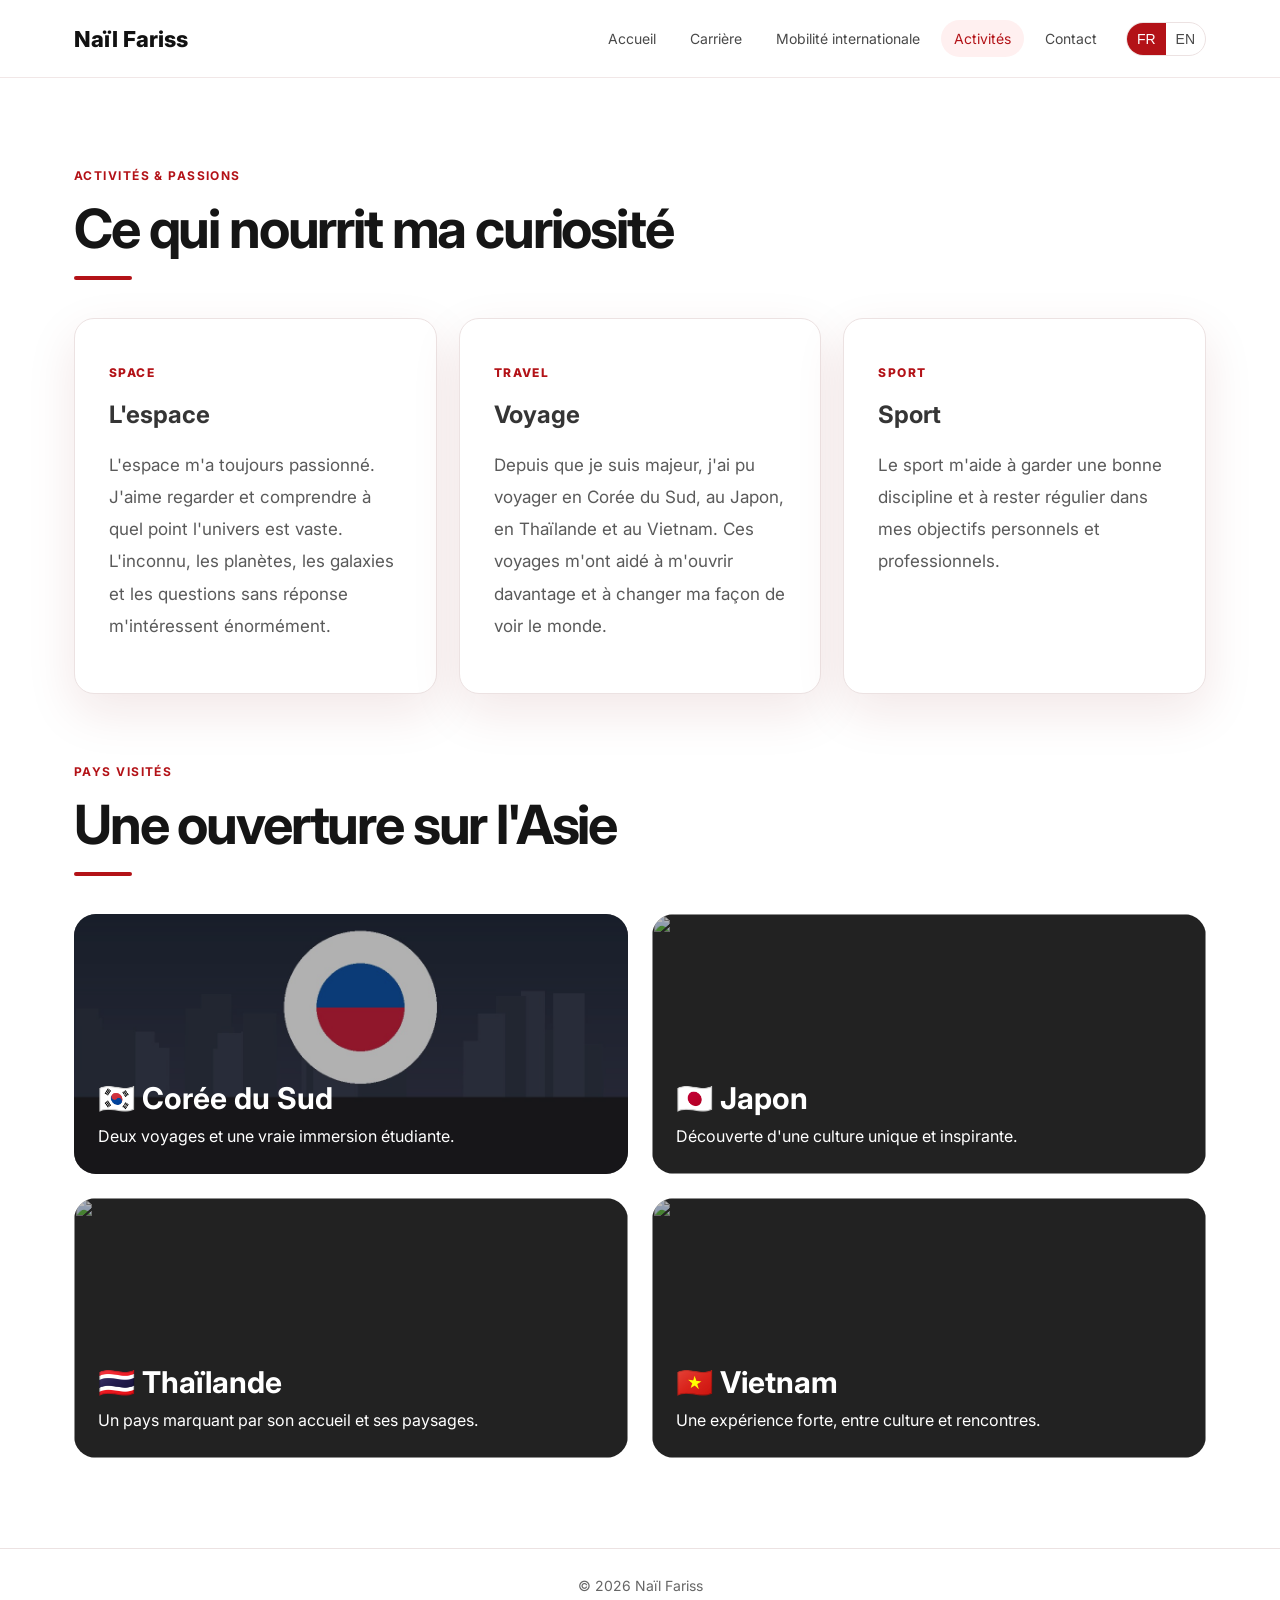
==== activities.html @ 877cf9d7 "Add files via upload" ====
<!DOCTYPE html><html lang="fr"><head><meta charset="UTF-8"><meta name="viewport" content="width=device-width,initial-scale=1"><title>Activités — Naïl Fariss</title><link rel="stylesheet" href="style.css"></head><body><div id="nav-container"></div><main><section class="section"><div class="section-head"><p class="eyebrow" data-fr="Activités & passions" data-en="Activities & passions">Activités & passions</p><h1 class="section-title" data-fr="Ce qui nourrit ma curiosité" data-en="What feeds my curiosity">Ce qui nourrit ma curiosité</h1><div class="underline"></div></div><div class="grid"><div class="soft-card"><p class="tag">Space</p><h2 data-fr="L'espace" data-en="Space">L'espace</h2><p class="lead" data-fr="L'espace m'a toujours passionné. J'aime regarder et comprendre à quel point l'univers est vaste. L'inconnu, les planètes, les galaxies et les questions sans réponse m'intéressent énormément." data-en="Space has always fascinated me. I like to observe and understand how vast the universe is. The unknown, planets, galaxies and unanswered questions interest me a lot.">L'espace m'a toujours passionné. J'aime regarder et comprendre à quel point l'univers est vaste. L'inconnu, les planètes, les galaxies et les questions sans réponse m'intéressent énormément.</p></div><div class="soft-card"><p class="tag">Travel</p><h2 data-fr="Voyage" data-en="Travel">Voyage</h2><p class="lead" data-fr="Depuis que je suis majeur, j'ai pu voyager en Corée du Sud, au Japon, en Thaïlande et au Vietnam. Ces voyages m'ont aidé à m'ouvrir davantage et à changer ma façon de voir le monde." data-en="Since I became an adult, I have travelled to South Korea, Japan, Thailand and Vietnam. These trips helped me become more open-minded and changed my way of seeing the world.">Depuis que je suis majeur, j'ai pu voyager en Corée du Sud, au Japon, en Thaïlande et au Vietnam. Ces voyages m'ont aidé à m'ouvrir davantage et à changer ma façon de voir le monde.</p></div><div class="soft-card"><p class="tag">Sport</p><h2>Sport</h2><p class="lead" data-fr="Le sport m'aide à garder une bonne discipline et à rester régulier dans mes objectifs personnels et professionnels." data-en="Sport helps me keep discipline and stay consistent with my personal and professional goals.">Le sport m'aide à garder une bonne discipline et à rester régulier dans mes objectifs personnels et professionnels.</p></div></div><div class="section-head" style="margin-top:70px"><p class="eyebrow" data-fr="Pays visités" data-en="Countries visited">Pays visités</p><h2 class="section-title" data-fr="Une ouverture sur l'Asie" data-en="An opening to Asia">Une ouverture sur l'Asie</h2><div class="underline"></div></div><div class="travel-grid"><div class="travel-card"><img src="korea.jpg"><div><h3>🇰🇷 Corée du Sud</h3><p data-fr="Deux voyages et une vraie immersion étudiante." data-en="Two trips and a real student immersion.">Deux voyages et une vraie immersion étudiante.</p></div></div><div class="travel-card"><img src="https://images.unsplash.com/photo-1542051841857-5f90071e7989?auto=format&fit=crop&w=1200&q=80"><div><h3>🇯🇵 Japon</h3><p data-fr="Découverte d'une culture unique et inspirante." data-en="Discovery of a unique and inspiring culture.">Découverte d'une culture unique et inspirante.</p></div></div><div class="travel-card"><img src="https://images.unsplash.com/photo-1528181304800-259b08848526?auto=format&fit=crop&w=1200&q=80"><div><h3>🇹🇭 Thaïlande</h3><p data-fr="Un pays marquant par son accueil et ses paysages." data-en="A country marked by its welcome and landscapes.">Un pays marquant par son accueil et ses paysages.</p></div></div><div class="travel-card"><img src="https://images.unsplash.com/photo-1528127269322-539801943592?auto=format&fit=crop&w=1200&q=80"><div><h3>🇻🇳 Vietnam</h3><p data-fr="Une expérience forte, entre culture et rencontres." data-en="A strong experience, between culture and encounters.">Une expérience forte, entre culture et rencontres.</p></div></div></div></section></main><footer class="footer">© 2026 Naïl Fariss</footer><script src="nav.js"></script><script>document.getElementById('nav-container').innerHTML=buildNav('activities');initLang()</script></body></html>
---- style.css ----
@import url('https://fonts.googleapis.com/css2?family=Inter:wght@400;500;600;700;800&display=swap');
:root{--red:#b31217;--red2:#e52d27;--dark:#151515;--text:#353535;--muted:#666;--line:#ece2e2;--soft:#fff6f6;--white:#fff;--shadow:0 18px 50px rgba(130,20,20,.10);--nav-h:78px}*{box-sizing:border-box}html{scroll-behavior:smooth}body{margin:0;font-family:Inter,Arial,sans-serif;color:var(--text);background:#fff}a{color:inherit}.nav{height:var(--nav-h);position:sticky;top:0;z-index:99;background:rgba(255,255,255,.93);backdrop-filter:blur(14px);border-bottom:1px solid #f1e7e7}.nav-inner{max-width:1180px;margin:auto;height:100%;display:flex;align-items:center;justify-content:space-between;padding:0 24px}.brand{font-weight:800;font-size:22px;text-decoration:none;color:#111}.links{display:flex;align-items:center;gap:8px}.links a,.lang button{padding:10px 13px;text-decoration:none;border-radius:999px;font-size:14px;color:#494949;border:0;background:transparent;cursor:pointer}.links a:hover,.links a.active{color:var(--red);background:#fff0f0}.lang{display:flex;margin-left:8px;border:1px solid var(--line);border-radius:999px;overflow:hidden}.lang button{border-radius:0;padding:8px 10px}.lang button.active{background:var(--red);color:#fff}.page{overflow:hidden}.hero{min-height:calc(100vh - var(--nav-h));background:radial-gradient(circle at 78% 40%,#ffe7e7 0,#fff6f6 33%,#fff 70%);display:grid;grid-template-columns:1fr 1fr;align-items:center;gap:40px;padding:70px max(24px,calc((100vw - 1180px)/2)) 60px}.hero-text{max-width:570px}.eyebrow{color:var(--red);font-weight:700;letter-spacing:.12em;text-transform:uppercase;font-size:12px;margin:0 0 18px}.hero h1{font-size:clamp(54px,7vw,92px);line-height:.92;margin:0 0 24px;color:var(--red);letter-spacing:-.05em}.hero p{font-size:18px;line-height:1.8;color:#585858;margin:0 0 32px}.btns{display:flex;gap:14px;flex-wrap:wrap}.btn{display:inline-flex;align-items:center;gap:10px;padding:15px 22px;border-radius:8px;text-decoration:none;font-weight:800;font-size:14px;border:1px solid var(--red);transition:.2s}.btn.primary{background:var(--red);color:#fff}.btn.primary:hover{background:#911015;transform:translateY(-2px)}.btn.secondary{color:var(--red);background:#fff}.hero-photo{display:flex;justify-content:center;align-self:end}.portrait-wrap{position:relative;width:min(440px,85%)}.portrait-wrap:before{content:"";position:absolute;inset:40px -25px 0 25px;background:linear-gradient(135deg,#fff,#ffe0e0);border-radius:32px;box-shadow:var(--shadow)}.portrait{position:relative;width:100%;max-height:650px;object-fit:cover;object-position:center 20%;border-radius:26px;filter:drop-shadow(0 25px 45px rgba(0,0,0,.15))}.section{max-width:1180px;margin:auto;padding:90px 24px}.section-head{margin-bottom:38px}.section-title{font-size:clamp(32px,4.3vw,54px);line-height:1.05;margin:0;color:#151515;letter-spacing:-.04em}.underline{width:58px;height:4px;background:var(--red);border-radius:20px;margin-top:18px}.about-grid{display:grid;grid-template-columns:1.08fr .92fr;gap:70px;align-items:center}.lead{font-size:17px;line-height:1.9;color:#5a5a5a}.contact-card,.soft-card{background:#fff;border:1px solid var(--line);border-radius:20px;box-shadow:var(--shadow);padding:34px}.contact-row{display:flex;gap:14px;margin:18px 0}.icon{width:42px;height:42px;display:grid;place-items:center;background:#fff0f0;border-radius:12px;color:var(--red);flex:none}.contact-row b{display:block;color:#191919;margin-bottom:4px}.contact-row span{color:var(--muted)}.grid{display:grid;grid-template-columns:repeat(3,1fr);gap:22px}.card{background:#fff;border:1px solid var(--line);border-radius:18px;overflow:hidden;box-shadow:0 10px 35px rgba(0,0,0,.04);transition:.2s;text-decoration:none}.card:hover{transform:translateY(-5px);box-shadow:var(--shadow)}.bar{height:6px;background:linear-gradient(90deg,var(--red),var(--red2))}.card-body{padding:26px}.tag{font-size:12px;text-transform:uppercase;letter-spacing:.12em;color:var(--red);font-weight:800}.card h3{font-size:22px;margin:8px 0 12px;color:#171717}.card p{line-height:1.7;color:var(--muted);margin:0}.footer{border-top:1px solid var(--line);padding:28px;text-align:center;color:var(--muted);font-size:14px}.timeline{position:relative}.timeline:before{content:"";position:absolute;left:10px;top:5px;bottom:5px;width:2px;background:#f2d7d7}.item{position:relative;padding-left:42px;margin:0 0 34px}.item:before{content:"";position:absolute;left:2px;top:4px;width:18px;height:18px;border-radius:50%;background:#fff;border:3px solid var(--red)}.date{color:var(--red);font-weight:800;font-size:13px;margin-bottom:7px}.role{font-weight:800;color:#151515;font-size:20px}.company{color:var(--muted);margin:5px 0 10px}.item li,.item p{color:#5b5b5b;line-height:1.7}.two-col{display:grid;grid-template-columns:330px 1fr;gap:55px}.profile-card{position:sticky;top:100px}.profile-card img{width:100%;height:280px;object-fit:cover;object-position:center 20%;border-radius:20px 20px 0 0}.pill-row{display:flex;flex-wrap:wrap;gap:10px;margin-top:18px}.pill{border:1px solid var(--line);border-radius:999px;padding:9px 13px;background:#fff;color:#555;font-size:13px}.travel-grid{display:grid;grid-template-columns:repeat(2,1fr);gap:24px}.travel-card{min-height:260px;border-radius:22px;overflow:hidden;position:relative;background:#222;color:#fff}.travel-card img{width:100%;height:100%;object-fit:cover;position:absolute;inset:0;opacity:.68}.travel-card div{position:absolute;left:24px;right:24px;bottom:24px}.travel-card h3{font-size:30px;margin:0 0 8px}.travel-card p{margin:0;line-height:1.6}.mobility{display:grid;grid-template-columns:1fr 1fr;gap:28px}.mob-card img{width:100%;height:250px;object-fit:cover}.mob-card .card-body{padding:28px}.note{background:var(--soft);border-left:5px solid var(--red);padding:28px;border-radius:18px;line-height:1.8;color:#555}@media(max-width:850px){.links{gap:0;overflow:auto}.links a{font-size:12px;padding:8px}.hero,.about-grid,.two-col,.mobility,.travel-grid{grid-template-columns:1fr}.hero{padding-top:45px;text-align:left}.hero-photo{align-self:center}.grid{grid-template-columns:1fr}.profile-card{position:static}.nav-inner{padding:0 12px}.brand{font-size:18px}.lang{display:none}}
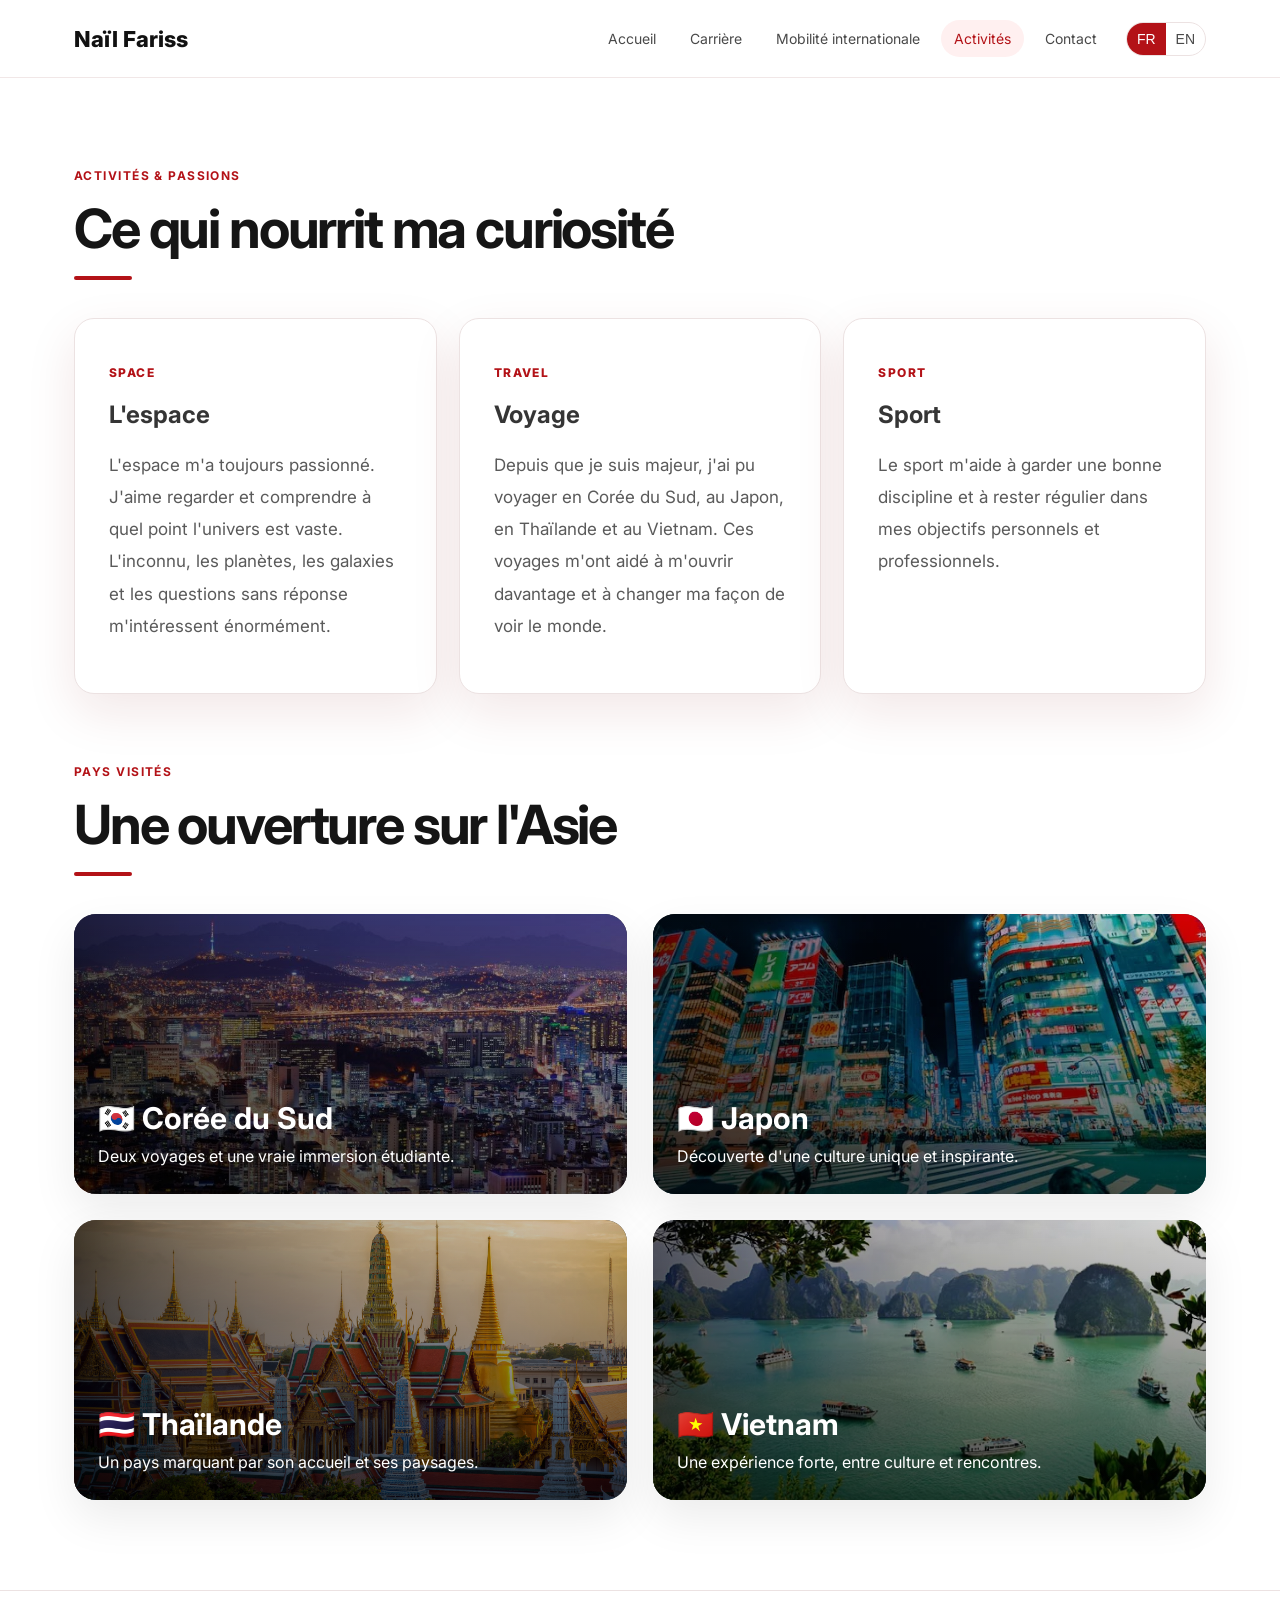
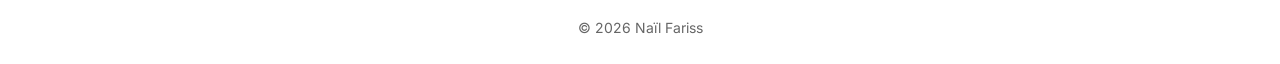
==== commit 5c8be674: "Add files via upload" ====
--- a/activities.html
+++ b/activities.html
@@ -1 +1 @@
-<!DOCTYPE html><html lang="fr"><head><meta charset="UTF-8"><meta name="viewport" content="width=device-width,initial-scale=1"><title>Activités — Naïl Fariss</title><link rel="stylesheet" href="style.css"></head><body><div id="nav-container"></div><main><section class="section"><div class="section-head"><p class="eyebrow" data-fr="Activités & passions" data-en="Activities & passions">Activités & passions</p><h1 class="section-title" data-fr="Ce qui nourrit ma curiosité" data-en="What feeds my curiosity">Ce qui nourrit ma curiosité</h1><div class="underline"></div></div><div class="grid"><div class="soft-card"><p class="tag">Space</p><h2 data-fr="L'espace" data-en="Space">L'espace</h2><p class="lead" data-fr="L'espace m'a toujours passionné. J'aime regarder et comprendre à quel point l'univers est vaste. L'inconnu, les planètes, les galaxies et les questions sans réponse m'intéressent énormément." data-en="Space has always fascinated me. I like to observe and understand how vast the universe is. The unknown, planets, galaxies and unanswered questions interest me a lot.">L'espace m'a toujours passionné. J'aime regarder et comprendre à quel point l'univers est vaste. L'inconnu, les planètes, les galaxies et les questions sans réponse m'intéressent énormément.</p></div><div class="soft-card"><p class="tag">Travel</p><h2 data-fr="Voyage" data-en="Travel">Voyage</h2><p class="lead" data-fr="Depuis que je suis majeur, j'ai pu voyager en Corée du Sud, au Japon, en Thaïlande et au Vietnam. Ces voyages m'ont aidé à m'ouvrir davantage et à changer ma façon de voir le monde." data-en="Since I became an adult, I have travelled to South Korea, Japan, Thailand and Vietnam. These trips helped me become more open-minded and changed my way of seeing the world.">Depuis que je suis majeur, j'ai pu voyager en Corée du Sud, au Japon, en Thaïlande et au Vietnam. Ces voyages m'ont aidé à m'ouvrir davantage et à changer ma façon de voir le monde.</p></div><div class="soft-card"><p class="tag">Sport</p><h2>Sport</h2><p class="lead" data-fr="Le sport m'aide à garder une bonne discipline et à rester régulier dans mes objectifs personnels et professionnels." data-en="Sport helps me keep discipline and stay consistent with my personal and professional goals.">Le sport m'aide à garder une bonne discipline et à rester régulier dans mes objectifs personnels et professionnels.</p></div></div><div class="section-head" style="margin-top:70px"><p class="eyebrow" data-fr="Pays visités" data-en="Countries visited">Pays visités</p><h2 class="section-title" data-fr="Une ouverture sur l'Asie" data-en="An opening to Asia">Une ouverture sur l'Asie</h2><div class="underline"></div></div><div class="travel-grid"><div class="travel-card"><img src="korea.jpg"><div><h3>🇰🇷 Corée du Sud</h3><p data-fr="Deux voyages et une vraie immersion étudiante." data-en="Two trips and a real student immersion.">Deux voyages et une vraie immersion étudiante.</p></div></div><div class="travel-card"><img src="https://images.unsplash.com/photo-1542051841857-5f90071e7989?auto=format&fit=crop&w=1200&q=80"><div><h3>🇯🇵 Japon</h3><p data-fr="Découverte d'une culture unique et inspirante." data-en="Discovery of a unique and inspiring culture.">Découverte d'une culture unique et inspirante.</p></div></div><div class="travel-card"><img src="https://images.unsplash.com/photo-1528181304800-259b08848526?auto=format&fit=crop&w=1200&q=80"><div><h3>🇹🇭 Thaïlande</h3><p data-fr="Un pays marquant par son accueil et ses paysages." data-en="A country marked by its welcome and landscapes.">Un pays marquant par son accueil et ses paysages.</p></div></div><div class="travel-card"><img src="https://images.unsplash.com/photo-1528127269322-539801943592?auto=format&fit=crop&w=1200&q=80"><div><h3>🇻🇳 Vietnam</h3><p data-fr="Une expérience forte, entre culture et rencontres." data-en="A strong experience, between culture and encounters.">Une expérience forte, entre culture et rencontres.</p></div></div></div></section></main><footer class="footer">© 2026 Naïl Fariss</footer><script src="nav.js"></script><script>document.getElementById('nav-container').innerHTML=buildNav('activities');initLang()</script></body></html>
+<!DOCTYPE html><html lang="fr"><head><meta charset="UTF-8"><meta name="viewport" content="width=device-width,initial-scale=1"><title>Activités — Naïl Fariss</title><link rel="stylesheet" href="style.css"></head><body><div id="nav-container"></div><main><section class="section"><div class="section-head"><p class="eyebrow" data-fr="Activités & passions" data-en="Activities & passions">Activités & passions</p><h1 class="section-title" data-fr="Ce qui nourrit ma curiosité" data-en="What feeds my curiosity">Ce qui nourrit ma curiosité</h1><div class="underline"></div></div><div class="grid"><div class="soft-card"><p class="tag">Space</p><h2 data-fr="L'espace" data-en="Space">L'espace</h2><p class="lead" data-fr="L'espace m'a toujours passionné. J'aime regarder et comprendre à quel point l'univers est vaste. L'inconnu, les planètes, les galaxies et les questions sans réponse m'intéressent énormément." data-en="Space has always fascinated me. I like to observe and understand how vast the universe is. The unknown, planets, galaxies and unanswered questions interest me a lot.">L'espace m'a toujours passionné. J'aime regarder et comprendre à quel point l'univers est vaste. L'inconnu, les planètes, les galaxies et les questions sans réponse m'intéressent énormément.</p></div><div class="soft-card"><p class="tag">Travel</p><h2 data-fr="Voyage" data-en="Travel">Voyage</h2><p class="lead" data-fr="Depuis que je suis majeur, j'ai pu voyager en Corée du Sud, au Japon, en Thaïlande et au Vietnam. Ces voyages m'ont aidé à m'ouvrir davantage et à changer ma façon de voir le monde." data-en="Since I became an adult, I have travelled to South Korea, Japan, Thailand and Vietnam. These trips helped me become more open-minded and changed my way of seeing the world.">Depuis que je suis majeur, j'ai pu voyager en Corée du Sud, au Japon, en Thaïlande et au Vietnam. Ces voyages m'ont aidé à m'ouvrir davantage et à changer ma façon de voir le monde.</p></div><div class="soft-card"><p class="tag">Sport</p><h2>Sport</h2><p class="lead" data-fr="Le sport m'aide à garder une bonne discipline et à rester régulier dans mes objectifs personnels et professionnels." data-en="Sport helps me keep discipline and stay consistent with my personal and professional goals.">Le sport m'aide à garder une bonne discipline et à rester régulier dans mes objectifs personnels et professionnels.</p></div></div><div class="section-head" style="margin-top:70px"><p class="eyebrow" data-fr="Pays visités" data-en="Countries visited">Pays visités</p><h2 class="section-title" data-fr="Une ouverture sur l'Asie" data-en="An opening to Asia">Une ouverture sur l'Asie</h2><div class="underline"></div></div><div class="travel-grid"><div class="travel-card"><img src="korea.jpg"><div><h3>🇰🇷 Corée du Sud</h3><p data-fr="Deux voyages et une vraie immersion étudiante." data-en="Two trips and a real student immersion.">Deux voyages et une vraie immersion étudiante.</p></div></div><div class="travel-card"><img src="japan.jpg"><div><h3>🇯🇵 Japon</h3><p data-fr="Découverte d'une culture unique et inspirante." data-en="Discovery of a unique and inspiring culture.">Découverte d'une culture unique et inspirante.</p></div></div><div class="travel-card"><img src="thailand.jpg"><div><h3>🇹🇭 Thaïlande</h3><p data-fr="Un pays marquant par son accueil et ses paysages." data-en="A country marked by its welcome and landscapes.">Un pays marquant par son accueil et ses paysages.</p></div></div><div class="travel-card"><img src="vietnam.jpg"><div><h3>🇻🇳 Vietnam</h3><p data-fr="Une expérience forte, entre culture et rencontres." data-en="A strong experience, between culture and encounters.">Une expérience forte, entre culture et rencontres.</p></div></div></div></section></main><footer class="footer">© 2026 Naïl Fariss</footer><script src="nav.js"></script><script>document.getElementById('nav-container').innerHTML=buildNav('activities');initLang()</script></body></html>
--- a/style.css
+++ b/style.css
@@ -1,2 +1,156 @@
 @import url('https://fonts.googleapis.com/css2?family=Inter:wght@400;500;600;700;800&display=swap');
-:root{--red:#b31217;--red2:#e52d27;--dark:#151515;--text:#353535;--muted:#666;--line:#ece2e2;--soft:#fff6f6;--white:#fff;--shadow:0 18px 50px rgba(130,20,20,.10);--nav-h:78px}*{box-sizing:border-box}html{scroll-behavior:smooth}body{margin:0;font-family:Inter,Arial,sans-serif;color:var(--text);background:#fff}a{color:inherit}.nav{height:var(--nav-h);position:sticky;top:0;z-index:99;background:rgba(255,255,255,.93);backdrop-filter:blur(14px);border-bottom:1px solid #f1e7e7}.nav-inner{max-width:1180px;margin:auto;height:100%;display:flex;align-items:center;justify-content:space-between;padding:0 24px}.brand{font-weight:800;font-size:22px;text-decoration:none;color:#111}.links{display:flex;align-items:center;gap:8px}.links a,.lang button{padding:10px 13px;text-decoration:none;border-radius:999px;font-size:14px;color:#494949;border:0;background:transparent;cursor:pointer}.links a:hover,.links a.active{color:var(--red);background:#fff0f0}.lang{display:flex;margin-left:8px;border:1px solid var(--line);border-radius:999px;overflow:hidden}.lang button{border-radius:0;padding:8px 10px}.lang button.active{background:var(--red);color:#fff}.page{overflow:hidden}.hero{min-height:calc(100vh - var(--nav-h));background:radial-gradient(circle at 78% 40%,#ffe7e7 0,#fff6f6 33%,#fff 70%);display:grid;grid-template-columns:1fr 1fr;align-items:center;gap:40px;padding:70px max(24px,calc((100vw - 1180px)/2)) 60px}.hero-text{max-width:570px}.eyebrow{color:var(--red);font-weight:700;letter-spacing:.12em;text-transform:uppercase;font-size:12px;margin:0 0 18px}.hero h1{font-size:clamp(54px,7vw,92px);line-height:.92;margin:0 0 24px;color:var(--red);letter-spacing:-.05em}.hero p{font-size:18px;line-height:1.8;color:#585858;margin:0 0 32px}.btns{display:flex;gap:14px;flex-wrap:wrap}.btn{display:inline-flex;align-items:center;gap:10px;padding:15px 22px;border-radius:8px;text-decoration:none;font-weight:800;font-size:14px;border:1px solid var(--red);transition:.2s}.btn.primary{background:var(--red);color:#fff}.btn.primary:hover{background:#911015;transform:translateY(-2px)}.btn.secondary{color:var(--red);background:#fff}.hero-photo{display:flex;justify-content:center;align-self:end}.portrait-wrap{position:relative;width:min(440px,85%)}.portrait-wrap:before{content:"";position:absolute;inset:40px -25px 0 25px;background:linear-gradient(135deg,#fff,#ffe0e0);border-radius:32px;box-shadow:var(--shadow)}.portrait{position:relative;width:100%;max-height:650px;object-fit:cover;object-position:center 20%;border-radius:26px;filter:drop-shadow(0 25px 45px rgba(0,0,0,.15))}.section{max-width:1180px;margin:auto;padding:90px 24px}.section-head{margin-bottom:38px}.section-title{font-size:clamp(32px,4.3vw,54px);line-height:1.05;margin:0;color:#151515;letter-spacing:-.04em}.underline{width:58px;height:4px;background:var(--red);border-radius:20px;margin-top:18px}.about-grid{display:grid;grid-template-columns:1.08fr .92fr;gap:70px;align-items:center}.lead{font-size:17px;line-height:1.9;color:#5a5a5a}.contact-card,.soft-card{background:#fff;border:1px solid var(--line);border-radius:20px;box-shadow:var(--shadow);padding:34px}.contact-row{display:flex;gap:14px;margin:18px 0}.icon{width:42px;height:42px;display:grid;place-items:center;background:#fff0f0;border-radius:12px;color:var(--red);flex:none}.contact-row b{display:block;color:#191919;margin-bottom:4px}.contact-row span{color:var(--muted)}.grid{display:grid;grid-template-columns:repeat(3,1fr);gap:22px}.card{background:#fff;border:1px solid var(--line);border-radius:18px;overflow:hidden;box-shadow:0 10px 35px rgba(0,0,0,.04);transition:.2s;text-decoration:none}.card:hover{transform:translateY(-5px);box-shadow:var(--shadow)}.bar{height:6px;background:linear-gradient(90deg,var(--red),var(--red2))}.card-body{padding:26px}.tag{font-size:12px;text-transform:uppercase;letter-spacing:.12em;color:var(--red);font-weight:800}.card h3{font-size:22px;margin:8px 0 12px;color:#171717}.card p{line-height:1.7;color:var(--muted);margin:0}.footer{border-top:1px solid var(--line);padding:28px;text-align:center;color:var(--muted);font-size:14px}.timeline{position:relative}.timeline:before{content:"";position:absolute;left:10px;top:5px;bottom:5px;width:2px;background:#f2d7d7}.item{position:relative;padding-left:42px;margin:0 0 34px}.item:before{content:"";position:absolute;left:2px;top:4px;width:18px;height:18px;border-radius:50%;background:#fff;border:3px solid var(--red)}.date{color:var(--red);font-weight:800;font-size:13px;margin-bottom:7px}.role{font-weight:800;color:#151515;font-size:20px}.company{color:var(--muted);margin:5px 0 10px}.item li,.item p{color:#5b5b5b;line-height:1.7}.two-col{display:grid;grid-template-columns:330px 1fr;gap:55px}.profile-card{position:sticky;top:100px}.profile-card img{width:100%;height:280px;object-fit:cover;object-position:center 20%;border-radius:20px 20px 0 0}.pill-row{display:flex;flex-wrap:wrap;gap:10px;margin-top:18px}.pill{border:1px solid var(--line);border-radius:999px;padding:9px 13px;background:#fff;color:#555;font-size:13px}.travel-grid{display:grid;grid-template-columns:repeat(2,1fr);gap:24px}.travel-card{min-height:260px;border-radius:22px;overflow:hidden;position:relative;background:#222;color:#fff}.travel-card img{width:100%;height:100%;object-fit:cover;position:absolute;inset:0;opacity:.68}.travel-card div{position:absolute;left:24px;right:24px;bottom:24px}.travel-card h3{font-size:30px;margin:0 0 8px}.travel-card p{margin:0;line-height:1.6}.mobility{display:grid;grid-template-columns:1fr 1fr;gap:28px}.mob-card img{width:100%;height:250px;object-fit:cover}.mob-card .card-body{padding:28px}.note{background:var(--soft);border-left:5px solid var(--red);padding:28px;border-radius:18px;line-height:1.8;color:#555}@media(max-width:850px){.links{gap:0;overflow:auto}.links a{font-size:12px;padding:8px}.hero,.about-grid,.two-col,.mobility,.travel-grid{grid-template-columns:1fr}.hero{padding-top:45px;text-align:left}.hero-photo{align-self:center}.grid{grid-template-columns:1fr}.profile-card{position:static}.nav-inner{padding:0 12px}.brand{font-size:18px}.lang{display:none}}
+:root{--red:#b31217;--red2:#e52d27;--dark:#151515;--text:#353535;--muted:#666;--line:#ece2e2;--soft:#fff6f6;--white:#fff;--shadow:0 18px 50px rgba(130,20,20,.10);--nav-h:78px}*{box-sizing:border-box}html{scroll-behavior:smooth}body{margin:0;font-family:Inter,Arial,sans-serif;color:var(--text);background:#fff}a{color:inherit}.nav{height:var(--nav-h);position:sticky;top:0;z-index:99;background:rgba(255,255,255,.93);backdrop-filter:blur(14px);border-bottom:1px solid #f1e7e7}.nav-inner{max-width:1180px;margin:auto;height:100%;display:flex;align-items:center;justify-content:space-between;padding:0 24px}.brand{font-weight:800;font-size:22px;text-decoration:none;color:#111}.links{display:flex;align-items:center;gap:8px}.links a,.lang button{padding:10px 13px;text-decoration:none;border-radius:999px;font-size:14px;color:#494949;border:0;background:transparent;cursor:pointer}.links a:hover,.links a.active{color:var(--red);background:#fff0f0}.lang{display:flex;margin-left:8px;border:1px solid var(--line);border-radius:999px;overflow:hidden}.lang button{border-radius:0;padding:8px 10px}.lang button.active{background:var(--red);color:#fff}.page{overflow:hidden}.hero{min-height:calc(100vh - var(--nav-h));background:radial-gradient(circle at 78% 40%,#ffe7e7 0,#fff6f6 33%,#fff 70%);display:grid;grid-template-columns:1fr 1fr;align-items:center;gap:40px;padding:70px max(24px,calc((100vw - 1180px)/2)) 60px}.hero-text{max-width:570px}.eyebrow{color:var(--red);font-weight:700;letter-spacing:.12em;text-transform:uppercase;font-size:12px;margin:0 0 18px}.hero h1{font-size:clamp(54px,7vw,92px);line-height:.92;margin:0 0 24px;color:var(--red);letter-spacing:-.05em}.hero p{font-size:18px;line-height:1.8;color:#585858;margin:0 0 32px}.btns{display:flex;gap:14px;flex-wrap:wrap}.btn{display:inline-flex;align-items:center;gap:10px;padding:15px 22px;border-radius:8px;text-decoration:none;font-weight:800;font-size:14px;border:1px solid var(--red);transition:.2s}.btn.primary{background:var(--red);color:#fff}.btn.primary:hover{background:#911015;transform:translateY(-2px)}.btn.secondary{color:var(--red);background:#fff}.hero-photo{display:flex;justify-content:center;align-self:end}.portrait-wrap{position:relative;width:min(440px,85%)}.portrait-wrap:before{content:"";position:absolute;inset:40px -25px 0 25px;background:linear-gradient(135deg,#fff,#ffe0e0);border-radius:32px;box-shadow:var(--shadow)}.portrait{position:relative;width:100%;max-height:650px;object-fit:cover;object-position:center 20%;border-radius:26px;filter:drop-shadow(0 25px 45px rgba(0,0,0,.15))}.section{max-width:1180px;margin:auto;padding:90px 24px}.section-head{margin-bottom:38px}.section-title{font-size:clamp(32px,4.3vw,54px);line-height:1.05;margin:0;color:#151515;letter-spacing:-.04em}.underline{width:58px;height:4px;background:var(--red);border-radius:20px;margin-top:18px}.about-grid{display:grid;grid-template-columns:1.08fr .92fr;gap:70px;align-items:center}.lead{font-size:17px;line-height:1.9;color:#5a5a5a}.contact-card,.soft-card{background:#fff;border:1px solid var(--line);border-radius:20px;box-shadow:var(--shadow);padding:34px}.contact-row{display:flex;gap:14px;margin:18px 0}.icon{width:42px;height:42px;display:grid;place-items:center;background:#fff0f0;border-radius:12px;color:var(--red);flex:none}.contact-row b{display:block;color:#191919;margin-bottom:4px}.contact-row span{color:var(--muted)}.grid{display:grid;grid-template-columns:repeat(3,1fr);gap:22px}.card{background:#fff;border:1px solid var(--line);border-radius:18px;overflow:hidden;box-shadow:0 10px 35px rgba(0,0,0,.04);transition:.2s;text-decoration:none}.card:hover{transform:translateY(-5px);box-shadow:var(--shadow)}.bar{height:6px;background:linear-gradient(90deg,var(--red),var(--red2))}.card-body{padding:26px}.tag{font-size:12px;text-transform:uppercase;letter-spacing:.12em;color:var(--red);font-weight:800}.card h3{font-size:22px;margin:8px 0 12px;color:#171717}.card p{line-height:1.7;color:var(--muted);margin:0}.footer{border-top:1px solid var(--line);padding:28px;text-align:center;color:var(--muted);font-size:14px}.timeline{position:relative}.timeline:before{content:"";position:absolute;left:10px;top:5px;bottom:5px;width:2px;background:#f2d7d7}.item{position:relative;padding-left:42px;margin:0 0 34px}.item:before{content:"";position:absolute;left:2px;top:4px;width:18px;height:18px;border-radius:50%;background:#fff;border:3px solid var(--red)}.date{color:var(--red);font-weight:800;font-size:13px;margin-bottom:7px}.role{font-weight:800;color:#151515;font-size:20px}.company{color:var(--muted);margin:5px 0 10px}.item li,.item p{color:#5b5b5b;line-height:1.7}.two-col{display:grid;grid-template-columns:330px 1fr;gap:55px}.profile-card{position:sticky;top:100px}.profile-card img{width:100%;height:280px;object-fit:cover;object-position:center 20%;border-radius:20px 20px 0 0}.pill-row{display:flex;flex-wrap:wrap;gap:10px;margin-top:18px}.pill{border:1px solid var(--line);border-radius:999px;padding:9px 13px;background:#fff;color:#555;font-size:13px}.travel-grid{display:grid;grid-template-columns:repeat(2,1fr);gap:24px}.travel-card{min-height:260px;border-radius:22px;overflow:hidden;position:relative;background:#222;color:#fff}
+.travel-card:after{content:"";position:absolute;inset:0;background:linear-gradient(180deg,rgba(0,0,0,.05),rgba(0,0,0,.72));z-index:1}.travel-card img{width:100%;height:100%;object-fit:cover;object-position:center;position:absolute;inset:0;opacity:.82;display:block}.travel-card > div{position:absolute;left:24px;right:24px;bottom:24px;z-index:2}.travel-card h3{font-size:30px;margin:0 0 8px}.travel-card p{margin:0;line-height:1.6}.mobility{display:grid;grid-template-columns:1fr 1fr;gap:28px}.mob-card img{width:100%;height:250px;object-fit:cover;object-position:center}.mob-card .card-body{padding:28px}.note{background:var(--soft);border-left:5px solid var(--red);padding:28px;border-radius:18px;line-height:1.8;color:#555}@media(max-width:850px){.links{gap:0;overflow:auto}.links a{font-size:12px;padding:8px}.hero,.about-grid,.two-col,.mobility,.travel-grid{grid-template-columns:1fr}.hero{padding-top:45px;text-align:left}.hero-photo{align-self:center}.grid{grid-template-columns:1fr}.profile-card{position:static}.nav-inner{padding:0 12px}.brand{font-size:18px}.lang{display:none}}
+
+/* V6 corrections */
+.travel-card{height:260px;min-height:260px;}
+.travel-card img{object-fit:cover;object-position:center center;}
+.travel-card:after{content:"";position:absolute;inset:0;background:linear-gradient(180deg,rgba(0,0,0,.05),rgba(0,0,0,.62));z-index:1;}
+.travel-card div{z-index:2;}
+.mob-details{margin-top:14px;}
+.mob-details summary{cursor:pointer;list-style:none;}
+.mob-details summary::-webkit-details-marker{display:none;}
+.mob-details[open] summary{margin-bottom:12px;}
+.mob-details p{margin-top:10px!important;}
+.contact-photo{width:100%;height:300px;object-fit:contain;object-position:center top;background:#fff;border-radius:16px;margin-bottom:22px;display:block;}
+
+
+/* V7 fixes */
+.travel-grid{display:grid !important;grid-template-columns:repeat(2,minmax(0,1fr)) !important;gap:26px !important;align-items:stretch !important;}
+.travel-card{height:260px !important;min-height:260px !important;border-radius:22px !important;overflow:hidden !important;position:relative !important;background:#111 !important;display:block !important;box-shadow:0 18px 45px rgba(0,0,0,.08) !important;transform:none !important;}
+.travel-card img{position:absolute !important;inset:0 !important;width:100% !important;height:100% !important;display:block !important;object-fit:cover !important;object-position:center center !important;opacity:.9 !important;z-index:0 !important;transform:none !important;}
+.travel-card:after{content:"" !important;position:absolute !important;inset:0 !important;background:linear-gradient(180deg,rgba(0,0,0,.08),rgba(0,0,0,.74)) !important;z-index:1 !important;}
+.travel-card>div{position:absolute !important;left:24px !important;right:24px !important;bottom:24px !important;z-index:2 !important;color:#fff !important;background:transparent !important;transform:none !important;}
+.travel-card h3,.travel-card p{color:#fff !important;}
+.contact-photo{width:85% !important;max-height:330px !important;object-fit:contain !important;object-position:center top !important;display:block !important;margin:0 auto 24px !important;border-radius:18px !important;background:#fff !important;}
+@media(max-width:850px){.travel-grid{grid-template-columns:1fr !important}.travel-card{height:230px !important}}
+
+/* V9 final travel-card fix: centered images, no zoom/crop, no overlap */
+.travel-grid{
+  display:grid !important;
+  grid-template-columns:repeat(2,minmax(0,1fr)) !important;
+  gap:26px !important;
+  align-items:stretch !important;
+}
+.travel-card{
+  height:260px !important;
+  min-height:260px !important;
+  border-radius:22px !important;
+  overflow:hidden !important;
+  position:relative !important;
+  background:#111 !important;
+  display:block !important;
+  box-shadow:0 18px 45px rgba(0,0,0,.08) !important;
+  transform:none !important;
+  margin:0 !important;
+}
+.travel-card img{
+  position:absolute !important;
+  inset:0 !important;
+  width:100% !important;
+  height:100% !important;
+  display:block !important;
+  object-fit:contain !important;
+  object-position:center center !important;
+  opacity:.92 !important;
+  z-index:0 !important;
+  transform:none !important;
+  background:#111 !important;
+}
+.travel-card::before{
+  content:"" !important;
+  position:absolute !important;
+  inset:0 !important;
+  background:linear-gradient(90deg,rgba(0,0,0,.72),rgba(0,0,0,.22),rgba(0,0,0,.05)) !important;
+  z-index:1 !important;
+  pointer-events:none !important;
+}
+.travel-card:after{
+  content:"" !important;
+  position:absolute !important;
+  inset:0 !important;
+  background:linear-gradient(180deg,rgba(0,0,0,.02),rgba(0,0,0,.52)) !important;
+  z-index:1 !important;
+  pointer-events:none !important;
+}
+.travel-card>div{
+  position:absolute !important;
+  left:24px !important;
+  right:24px !important;
+  bottom:24px !important;
+  z-index:2 !important;
+  color:#fff !important;
+  background:transparent !important;
+  transform:none !important;
+  margin:0 !important;
+}
+.travel-card h3,.travel-card p{color:#fff !important;}
+@media(max-width:850px){
+  .travel-grid{grid-template-columns:1fr !important;}
+  .travel-card{height:230px !important;}
+}
+
+/* V10 travel images: slight zoom, no black bars */
+.travel-grid{
+  display:grid !important;
+  grid-template-columns:repeat(2,minmax(0,1fr)) !important;
+  gap:26px !important;
+  align-items:stretch !important;
+}
+.travel-card{
+  height:280px !important;
+  min-height:280px !important;
+  border-radius:22px !important;
+  overflow:hidden !important;
+  position:relative !important;
+  background:#111 !important;
+  display:block !important;
+  box-shadow:0 18px 45px rgba(0,0,0,.08) !important;
+  transform:none !important;
+  margin:0 !important;
+}
+.travel-card img{
+  position:absolute !important;
+  inset:0 !important;
+  width:100% !important;
+  height:100% !important;
+  display:block !important;
+  object-fit:cover !important;
+  object-position:center center !important;
+  opacity:.90 !important;
+  z-index:0 !important;
+  transform:scale(1.02) !important;
+  background:#111 !important;
+}
+.travel-card::before{
+  content:"" !important;
+  position:absolute !important;
+  inset:0 !important;
+  background:linear-gradient(90deg,rgba(0,0,0,.55),rgba(0,0,0,.20),rgba(0,0,0,.05)) !important;
+  z-index:1 !important;
+  pointer-events:none !important;
+}
+.travel-card:after{
+  content:"" !important;
+  position:absolute !important;
+  inset:0 !important;
+  background:linear-gradient(180deg,rgba(0,0,0,.02),rgba(0,0,0,.60)) !important;
+  z-index:1 !important;
+  pointer-events:none !important;
+}
+.travel-card>div{
+  position:absolute !important;
+  left:24px !important;
+  right:24px !important;
+  bottom:24px !important;
+  z-index:2 !important;
+  color:#fff !important;
+  background:transparent !important;
+  transform:none !important;
+  margin:0 !important;
+}
+.travel-card h3,.travel-card p{color:#fff !important;}
+@media(max-width:850px){
+  .travel-grid{grid-template-columns:1fr !important;}
+  .travel-card{height:240px !important;min-height:240px !important;}
+}
